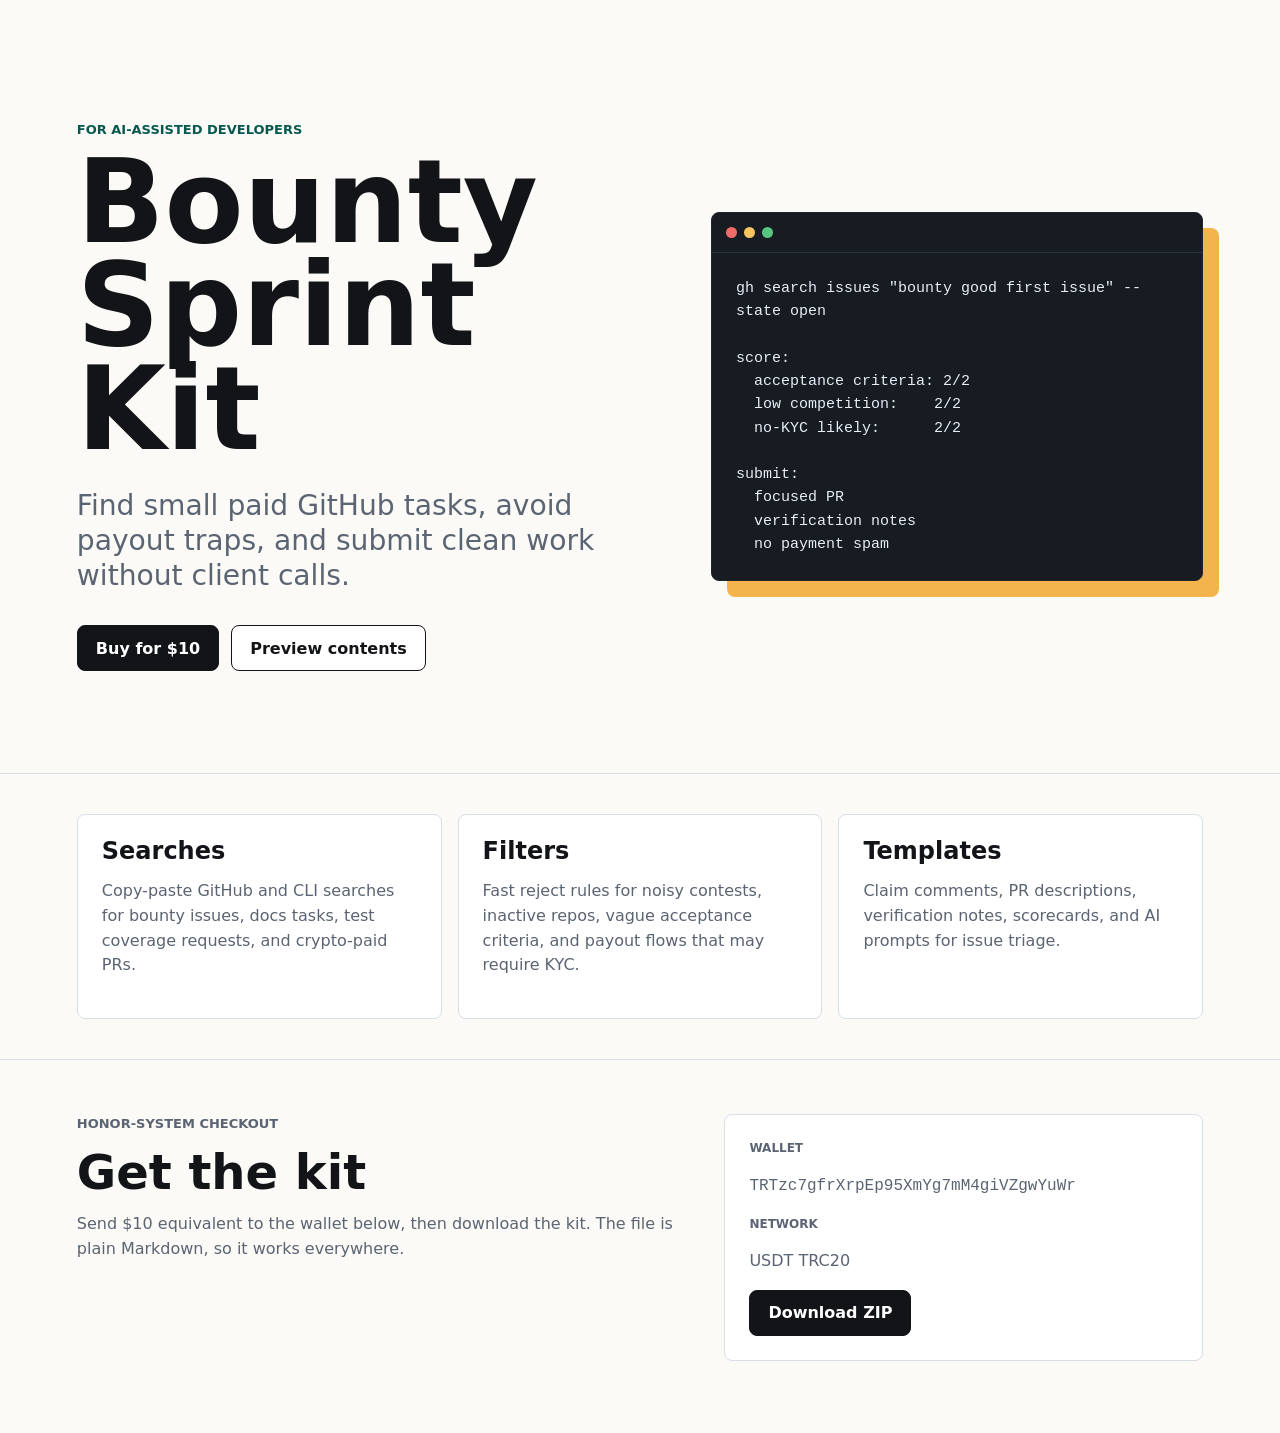
==== index.html @ ebcf4c9c "Publish bounty sprint kit" ====
<!doctype html>
<html lang="en">
  <head>
    <meta charset="utf-8">
    <meta name="viewport" content="width=device-width, initial-scale=1">
    <title>Bounty Sprint Kit</title>
    <meta name="description" content="A compact $10 kit for finding small GitHub bounty tasks, avoiding payout traps, and submitting cleaner PRs.">
    <link rel="stylesheet" href="styles.css">
  </head>
  <body>
    <main>
      <section class="hero">
        <div class="hero-copy">
          <p class="eyebrow">For AI-assisted developers</p>
          <h1>Bounty Sprint Kit</h1>
          <p class="lede">Find small paid GitHub tasks, avoid payout traps, and submit clean work without client calls.</p>
          <div class="actions">
            <a class="button primary" href="#buy">Buy for $10</a>
            <a class="button secondary" href="#preview">Preview contents</a>
          </div>
        </div>
        <div class="terminal" aria-label="Example bounty search workflow">
          <div class="bar"><span></span><span></span><span></span></div>
          <pre><code>gh search issues "bounty good first issue" --state open

score:
  acceptance criteria: 2/2
  low competition:    2/2
  no-KYC likely:      2/2

submit:
  focused PR
  verification notes
  no payment spam</code></pre>
        </div>
      </section>

      <section id="preview" class="band">
        <div class="grid">
          <article>
            <h2>Searches</h2>
            <p>Copy-paste GitHub and CLI searches for bounty issues, docs tasks, test coverage requests, and crypto-paid PRs.</p>
          </article>
          <article>
            <h2>Filters</h2>
            <p>Fast reject rules for noisy contests, inactive repos, vague acceptance criteria, and payout flows that may require KYC.</p>
          </article>
          <article>
            <h2>Templates</h2>
            <p>Claim comments, PR descriptions, verification notes, scorecards, and AI prompts for issue triage.</p>
          </article>
        </div>
      </section>

      <section id="buy" class="checkout">
        <div>
          <p class="eyebrow">Honor-system checkout</p>
          <h2>Get the kit</h2>
          <p>Send $10 equivalent to the wallet below, then download the kit. The file is plain Markdown, so it works everywhere.</p>
        </div>
        <div class="payment">
          <p class="label">Wallet</p>
          <p class="wallet">TRTzc7gfrXrpEp95XmYg7mM4giVZgwYuWr</p>
          <p class="label">Network</p>
          <p>USDT TRC20</p>
          <a class="button primary" href="product/bounty-sprint-kit.zip">Download ZIP</a>
        </div>
      </section>
    </main>
  </body>
</html>
---- styles.css ----
:root {
  color-scheme: light;
  --ink: #121417;
  --muted: #5b6472;
  --line: #d9dee7;
  --paper: #fbfaf7;
  --accent: #0d7f6f;
  --accent-dark: #07594f;
  --violet: #7457d8;
  --sun: #f3b44b;
}

* {
  box-sizing: border-box;
}

body {
  margin: 0;
  font-family: Inter, ui-sans-serif, system-ui, -apple-system, BlinkMacSystemFont, "Segoe UI", sans-serif;
  background: var(--paper);
  color: var(--ink);
}

main {
  min-height: 100vh;
}

.hero {
  display: grid;
  grid-template-columns: minmax(0, 1fr) minmax(320px, 0.84fr);
  gap: 48px;
  align-items: center;
  min-height: 86vh;
  padding: 64px clamp(20px, 6vw, 88px) 44px;
  border-bottom: 1px solid var(--line);
}

.eyebrow {
  margin: 0 0 14px;
  color: var(--accent-dark);
  font-size: 13px;
  font-weight: 800;
  letter-spacing: 0;
  text-transform: uppercase;
}

h1,
h2 {
  margin: 0;
  letter-spacing: 0;
}

h1 {
  max-width: 780px;
  font-size: clamp(52px, 9vw, 116px);
  line-height: 0.9;
}

h2 {
  font-size: clamp(28px, 4vw, 48px);
  line-height: 1;
}

.lede {
  max-width: 680px;
  margin: 26px 0 0;
  color: var(--muted);
  font-size: clamp(20px, 2.2vw, 30px);
  line-height: 1.25;
}

.actions {
  display: flex;
  flex-wrap: wrap;
  gap: 12px;
  margin-top: 32px;
}

.button {
  display: inline-flex;
  align-items: center;
  justify-content: center;
  min-height: 46px;
  padding: 0 18px;
  border-radius: 8px;
  border: 1px solid var(--ink);
  color: var(--ink);
  font-weight: 800;
  text-decoration: none;
}

.button.primary {
  background: var(--ink);
  color: #fff;
}

.button.secondary {
  background: #fff;
}

.terminal {
  overflow: hidden;
  border: 1px solid #20242b;
  border-radius: 8px;
  background: #171b22;
  box-shadow: 16px 16px 0 var(--sun);
}

.bar {
  display: flex;
  gap: 7px;
  padding: 14px;
  border-bottom: 1px solid #2d333c;
}

.bar span {
  width: 11px;
  height: 11px;
  border-radius: 50%;
  background: #77808d;
}

.bar span:first-child {
  background: #ef6b68;
}

.bar span:nth-child(2) {
  background: #f6c55f;
}

.bar span:nth-child(3) {
  background: #58c681;
}

pre {
  margin: 0;
  padding: 24px;
  white-space: pre-wrap;
  color: #e7edf5;
  font: 15px/1.55 ui-monospace, SFMono-Regular, Menlo, Consolas, monospace;
}

.band {
  padding: 40px clamp(20px, 6vw, 88px);
  border-bottom: 1px solid var(--line);
}

.grid {
  display: grid;
  grid-template-columns: repeat(3, minmax(0, 1fr));
  gap: 16px;
}

article {
  padding: 24px;
  border: 1px solid var(--line);
  border-radius: 8px;
  background: #fff;
}

article h2 {
  font-size: 24px;
}

article p,
.checkout p {
  color: var(--muted);
  line-height: 1.55;
}

.checkout {
  display: grid;
  grid-template-columns: minmax(0, 0.9fr) minmax(320px, 0.7fr);
  gap: 32px;
  align-items: start;
  padding: 54px clamp(20px, 6vw, 88px) 72px;
}

.payment {
  padding: 24px;
  border: 1px solid var(--line);
  border-radius: 8px;
  background: #fff;
}

.label {
  margin: 0 0 6px;
  font-size: 12px;
  font-weight: 800;
  text-transform: uppercase;
}

.wallet {
  overflow-wrap: anywhere;
  color: var(--ink);
  font-family: ui-monospace, SFMono-Regular, Menlo, Consolas, monospace;
}

@media (max-width: 860px) {
  .hero,
  .checkout,
  .grid {
    grid-template-columns: 1fr;
  }

  .hero {
    min-height: auto;
    padding-top: 42px;
  }

  .terminal {
    box-shadow: 8px 8px 0 var(--sun);
  }
}
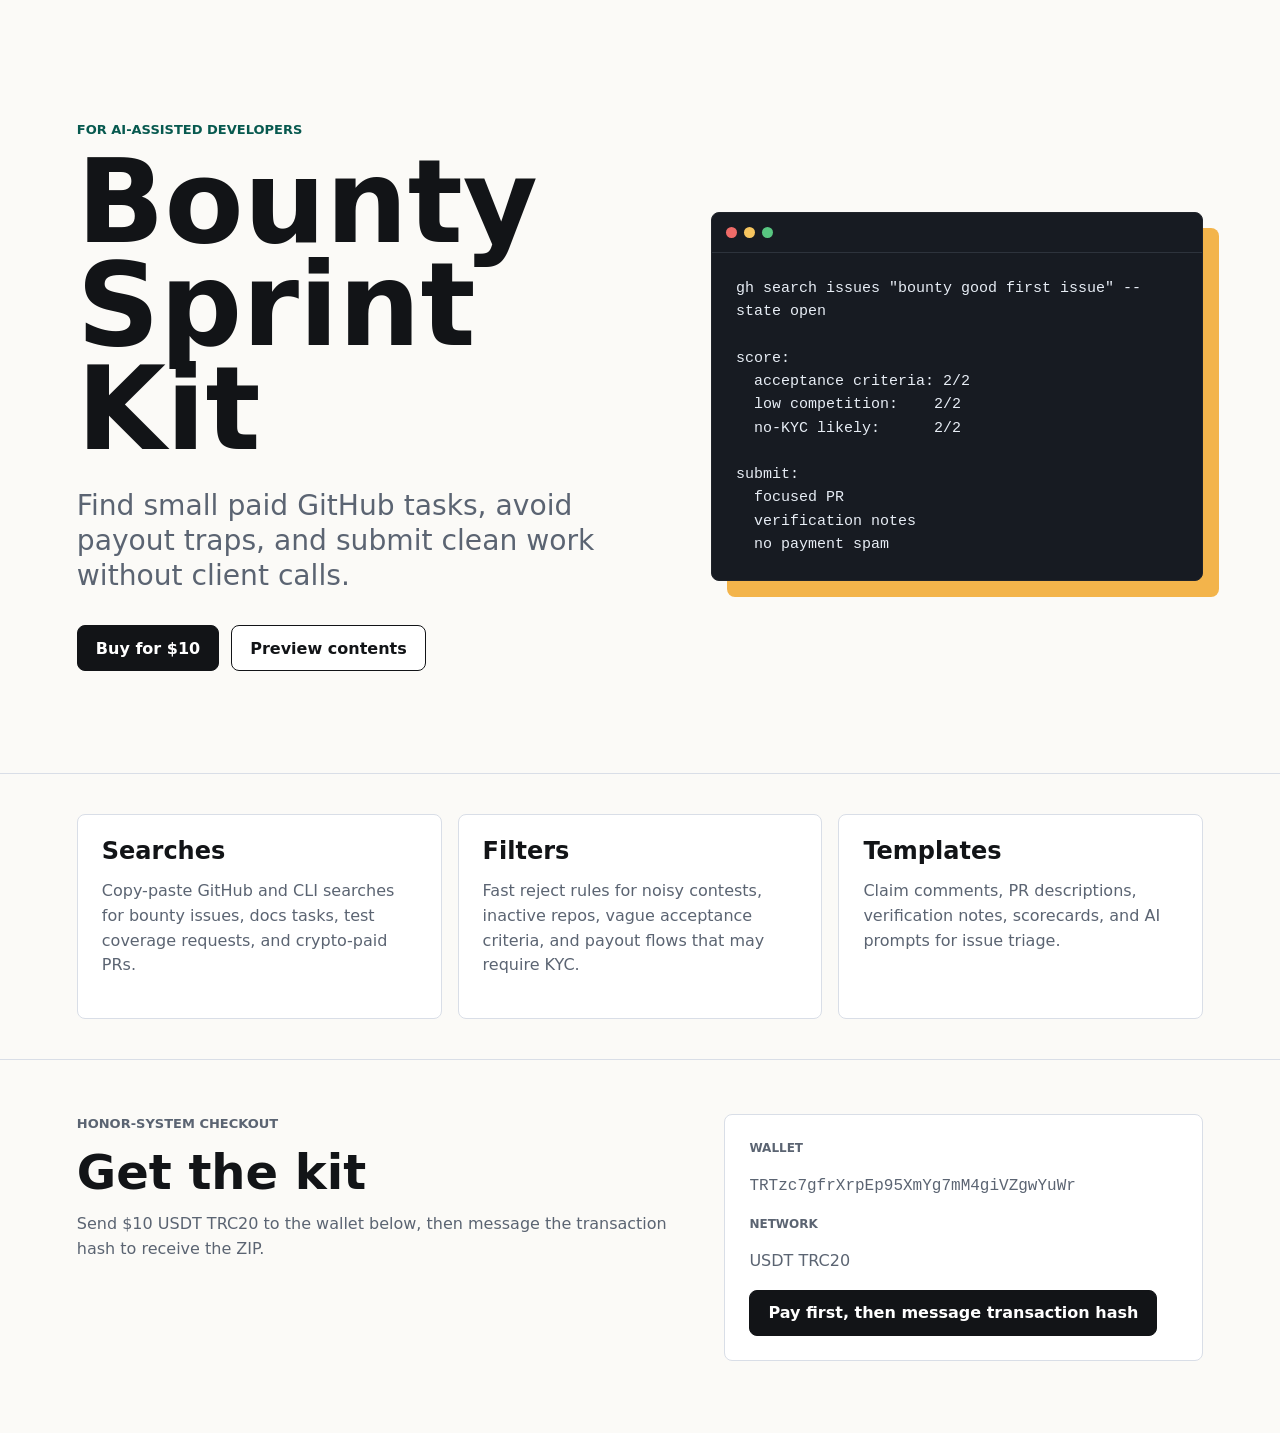
==== commit b7a53ec6: "Require payment before delivery" ====
--- a/index.html
+++ b/index.html
@@ -56,14 +56,14 @@
         <div>
           <p class="eyebrow">Honor-system checkout</p>
           <h2>Get the kit</h2>
-          <p>Send $10 equivalent to the wallet below, then download the kit. The file is plain Markdown, so it works everywhere.</p>
+          <p>Send $10 USDT TRC20 to the wallet below, then message the transaction hash to receive the ZIP.</p>
         </div>
         <div class="payment">
           <p class="label">Wallet</p>
           <p class="wallet">TRTzc7gfrXrpEp95XmYg7mM4giVZgwYuWr</p>
           <p class="label">Network</p>
           <p>USDT TRC20</p>
-          <a class="button primary" href="product/bounty-sprint-kit.zip">Download ZIP</a>
+          <a class="button primary" href="mailto:impetus82@users.noreply.github.com?subject=Bounty%20Sprint%20Kit%20TX%20Hash&body=USDT%20TRC20%20transaction%20hash%3A%0A%0AWallet%20sent%20from%20(optional)%3A">Pay first, then message transaction hash</a>
         </div>
       </section>
     </main>
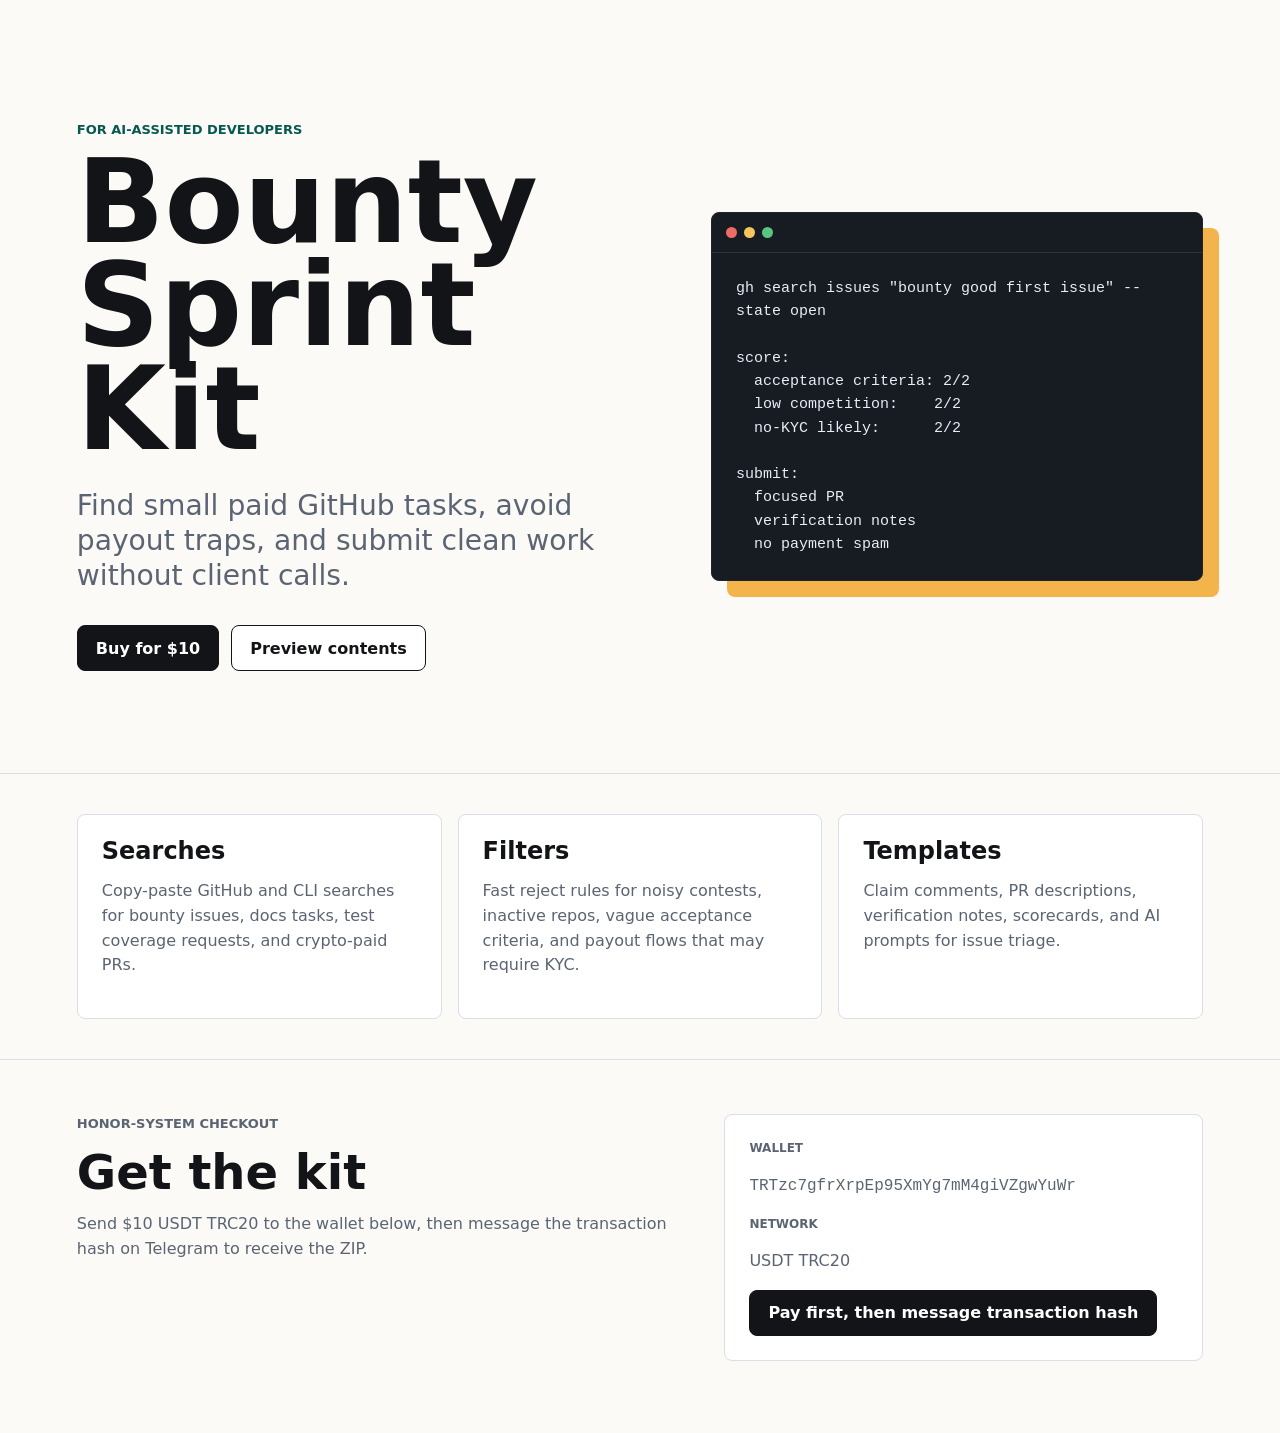
==== commit b91be339: "Use Telegram for payment verification" ====
--- a/index.html
+++ b/index.html
@@ -56,14 +56,14 @@
         <div>
           <p class="eyebrow">Honor-system checkout</p>
           <h2>Get the kit</h2>
-          <p>Send $10 USDT TRC20 to the wallet below, then message the transaction hash to receive the ZIP.</p>
+          <p>Send $10 USDT TRC20 to the wallet below, then message the transaction hash on Telegram to receive the ZIP.</p>
         </div>
         <div class="payment">
           <p class="label">Wallet</p>
           <p class="wallet">TRTzc7gfrXrpEp95XmYg7mM4giVZgwYuWr</p>
           <p class="label">Network</p>
           <p>USDT TRC20</p>
-          <a class="button primary" href="mailto:impetus82@users.noreply.github.com?subject=Bounty%20Sprint%20Kit%20TX%20Hash&body=USDT%20TRC20%20transaction%20hash%3A%0A%0AWallet%20sent%20from%20(optional)%3A">Pay first, then message transaction hash</a>
+          <a class="button primary" href="https://t.me/yurka_e">Pay first, then message transaction hash</a>
         </div>
       </section>
     </main>
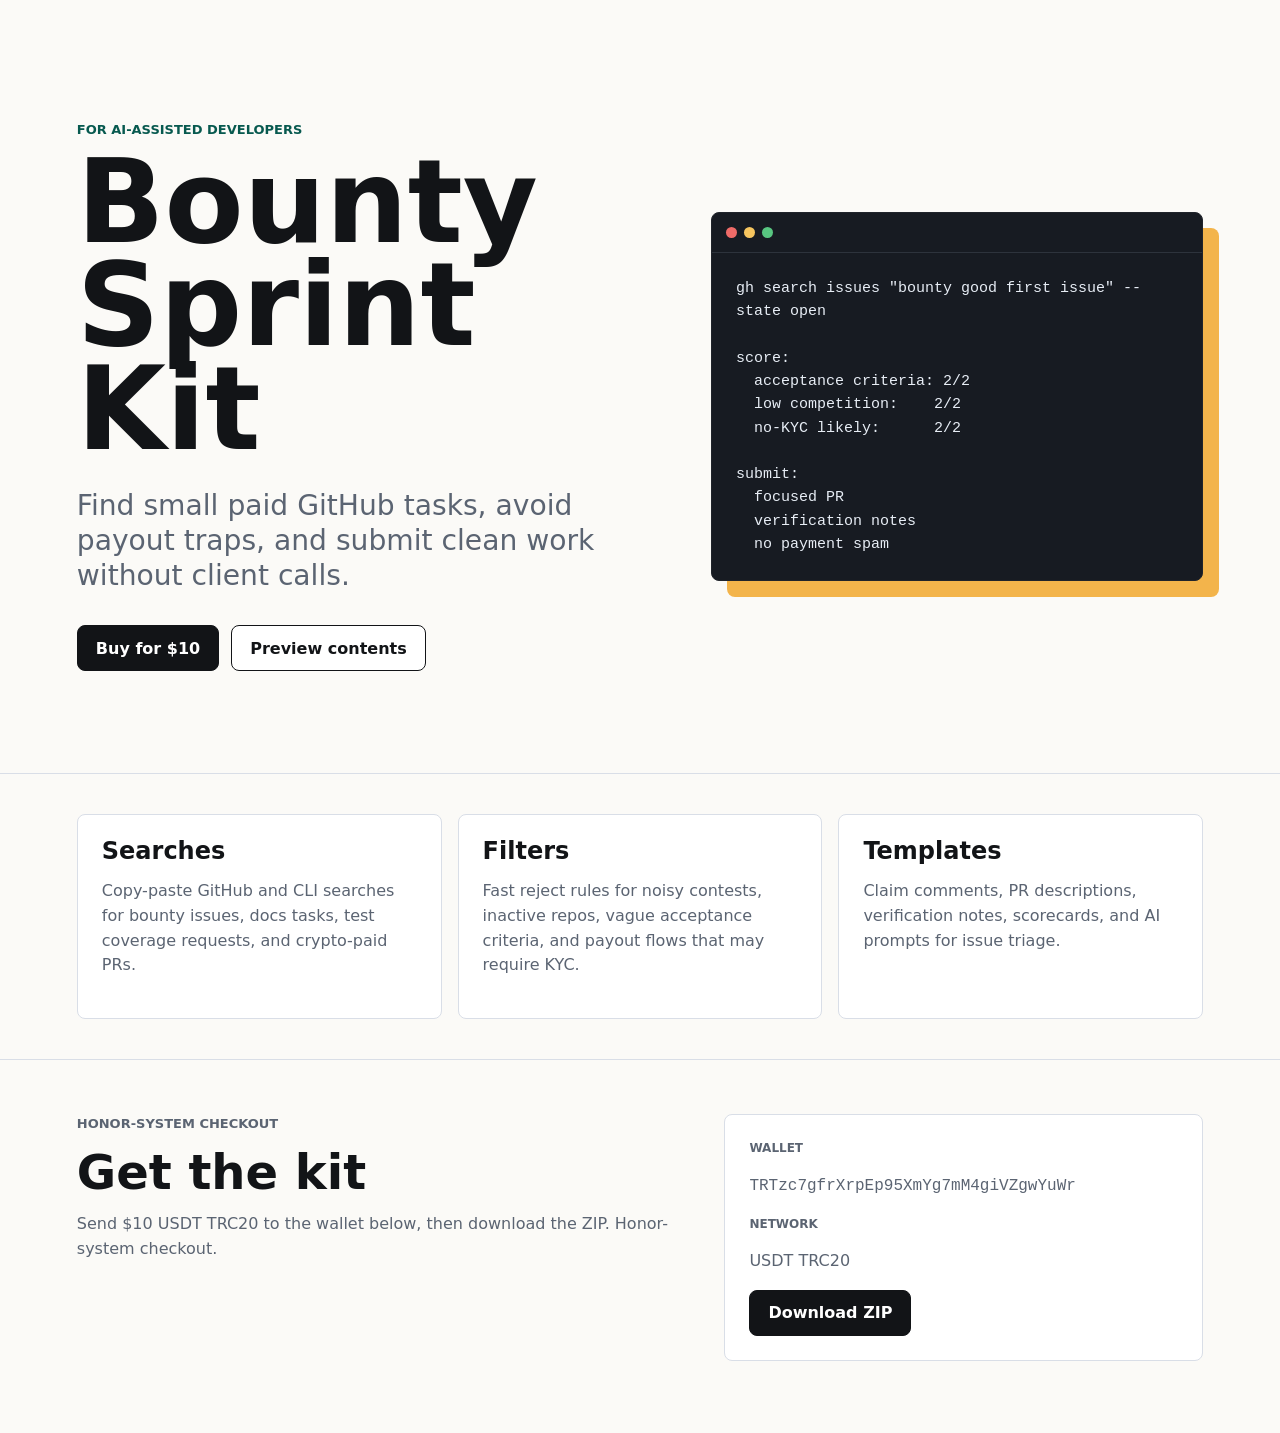
==== commit 774a0ca3: "Restore honor-system download" ====
--- a/index.html
+++ b/index.html
@@ -56,14 +56,14 @@
         <div>
           <p class="eyebrow">Honor-system checkout</p>
           <h2>Get the kit</h2>
-          <p>Send $10 USDT TRC20 to the wallet below, then message the transaction hash on Telegram to receive the ZIP.</p>
+          <p>Send $10 USDT TRC20 to the wallet below, then download the ZIP. Honor-system checkout.</p>
         </div>
         <div class="payment">
           <p class="label">Wallet</p>
           <p class="wallet">TRTzc7gfrXrpEp95XmYg7mM4giVZgwYuWr</p>
           <p class="label">Network</p>
           <p>USDT TRC20</p>
-          <a class="button primary" href="https://t.me/yurka_e">Pay first, then message transaction hash</a>
+          <a class="button primary" href="product/bounty-sprint-kit.zip">Download ZIP</a>
         </div>
       </section>
     </main>
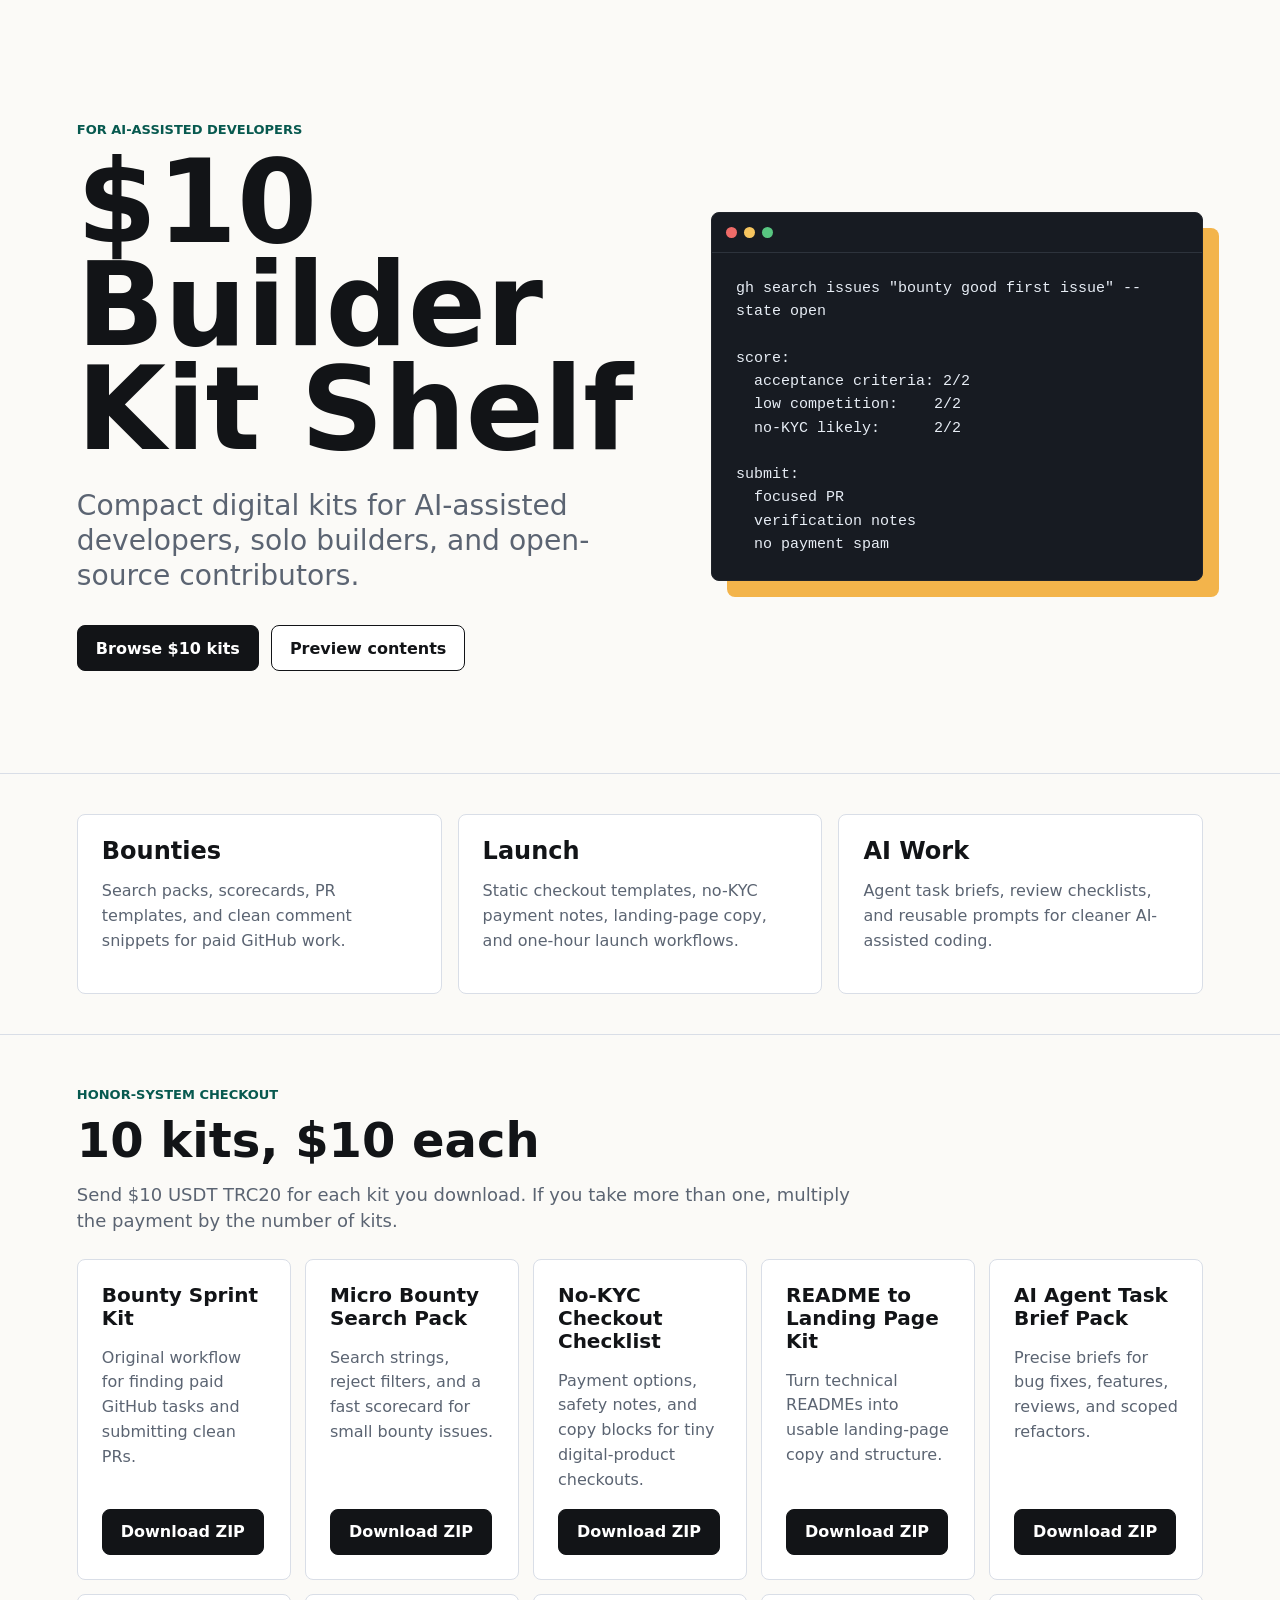
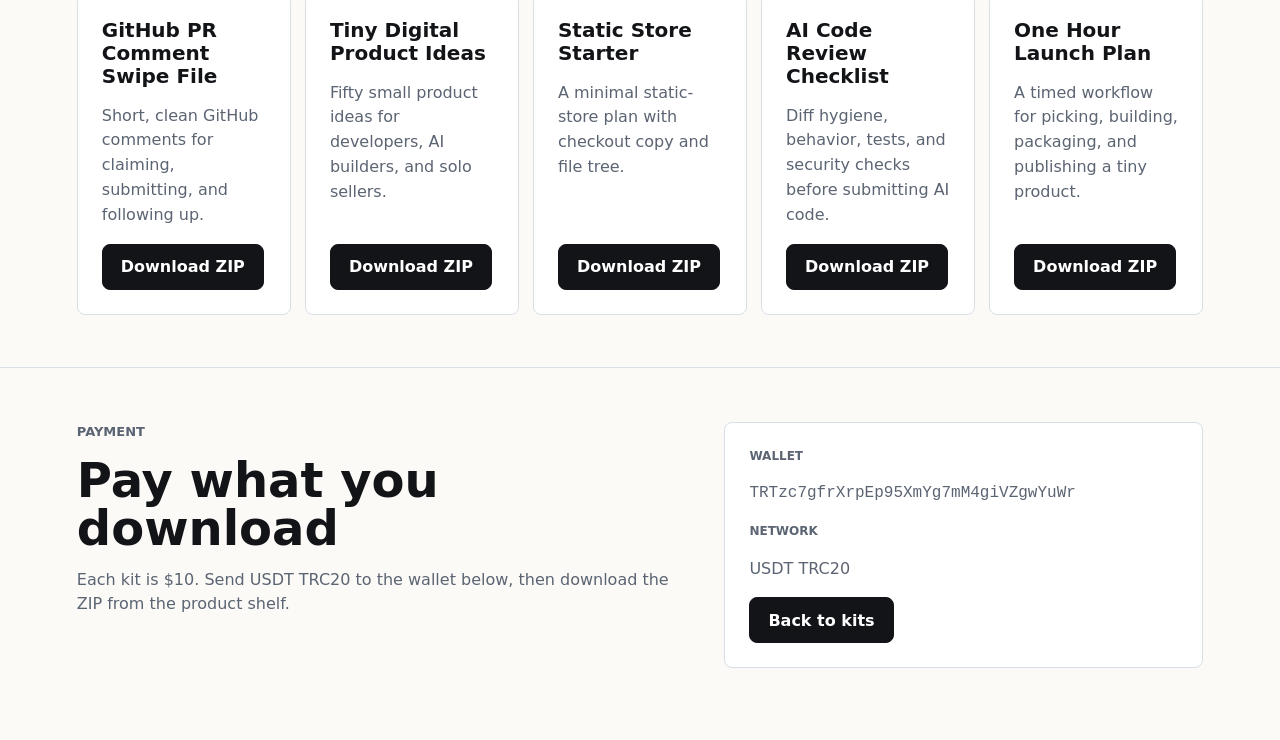
==== commit c66b8cc3: "Add ten dollar kit shelf" ====
--- a/index.html
+++ b/index.html
@@ -3,8 +3,8 @@
   <head>
     <meta charset="utf-8">
     <meta name="viewport" content="width=device-width, initial-scale=1">
-    <title>Bounty Sprint Kit</title>
-    <meta name="description" content="A compact $10 kit for finding small GitHub bounty tasks, avoiding payout traps, and submitting cleaner PRs.">
+    <title>$10 Builder Kit Shelf</title>
+    <meta name="description" content="A shelf of compact $10 kits for AI-assisted developers, solo builders, and open-source contributors.">
     <link rel="stylesheet" href="styles.css">
   </head>
   <body>
@@ -12,10 +12,10 @@
       <section class="hero">
         <div class="hero-copy">
           <p class="eyebrow">For AI-assisted developers</p>
-          <h1>Bounty Sprint Kit</h1>
-          <p class="lede">Find small paid GitHub tasks, avoid payout traps, and submit clean work without client calls.</p>
+          <h1>$10 Builder Kit Shelf</h1>
+          <p class="lede">Compact digital kits for AI-assisted developers, solo builders, and open-source contributors.</p>
           <div class="actions">
-            <a class="button primary" href="#buy">Buy for $10</a>
+            <a class="button primary" href="#products">Browse $10 kits</a>
             <a class="button secondary" href="#preview">Preview contents</a>
           </div>
         </div>
@@ -38,32 +38,92 @@
       <section id="preview" class="band">
         <div class="grid">
           <article>
-            <h2>Searches</h2>
-            <p>Copy-paste GitHub and CLI searches for bounty issues, docs tasks, test coverage requests, and crypto-paid PRs.</p>
+            <h2>Bounties</h2>
+            <p>Search packs, scorecards, PR templates, and clean comment snippets for paid GitHub work.</p>
           </article>
           <article>
-            <h2>Filters</h2>
-            <p>Fast reject rules for noisy contests, inactive repos, vague acceptance criteria, and payout flows that may require KYC.</p>
+            <h2>Launch</h2>
+            <p>Static checkout templates, no-KYC payment notes, landing-page copy, and one-hour launch workflows.</p>
           </article>
           <article>
-            <h2>Templates</h2>
-            <p>Claim comments, PR descriptions, verification notes, scorecards, and AI prompts for issue triage.</p>
+            <h2>AI Work</h2>
+            <p>Agent task briefs, review checklists, and reusable prompts for cleaner AI-assisted coding.</p>
+          </article>
+        </div>
+      </section>
+
+      <section id="products" class="products">
+        <div class="section-head">
+          <p class="eyebrow">Honor-system checkout</p>
+          <h2>10 kits, $10 each</h2>
+          <p>Send $10 USDT TRC20 for each kit you download. If you take more than one, multiply the payment by the number of kits.</p>
+        </div>
+        <div class="product-grid">
+          <article>
+            <h3>Bounty Sprint Kit</h3>
+            <p>Original workflow for finding paid GitHub tasks and submitting clean PRs.</p>
+            <a class="button primary" href="product/bounty-sprint-kit.zip">Download ZIP</a>
+          </article>
+          <article>
+            <h3>Micro Bounty Search Pack</h3>
+            <p>Search strings, reject filters, and a fast scorecard for small bounty issues.</p>
+            <a class="button primary" href="product/micro-bounty-search-pack.zip">Download ZIP</a>
+          </article>
+          <article>
+            <h3>No-KYC Checkout Checklist</h3>
+            <p>Payment options, safety notes, and copy blocks for tiny digital-product checkouts.</p>
+            <a class="button primary" href="product/no-kyc-checkout-checklist.zip">Download ZIP</a>
+          </article>
+          <article>
+            <h3>README to Landing Page Kit</h3>
+            <p>Turn technical READMEs into usable landing-page copy and structure.</p>
+            <a class="button primary" href="product/readme-to-landing-page-kit.zip">Download ZIP</a>
+          </article>
+          <article>
+            <h3>AI Agent Task Brief Pack</h3>
+            <p>Precise briefs for bug fixes, features, reviews, and scoped refactors.</p>
+            <a class="button primary" href="product/ai-agent-task-brief-pack.zip">Download ZIP</a>
+          </article>
+          <article>
+            <h3>GitHub PR Comment Swipe File</h3>
+            <p>Short, clean GitHub comments for claiming, submitting, and following up.</p>
+            <a class="button primary" href="product/github-pr-comment-swipe-file.zip">Download ZIP</a>
+          </article>
+          <article>
+            <h3>Tiny Digital Product Ideas</h3>
+            <p>Fifty small product ideas for developers, AI builders, and solo sellers.</p>
+            <a class="button primary" href="product/tiny-digital-product-ideas.zip">Download ZIP</a>
+          </article>
+          <article>
+            <h3>Static Store Starter</h3>
+            <p>A minimal static-store plan with checkout copy and file tree.</p>
+            <a class="button primary" href="product/static-store-starter.zip">Download ZIP</a>
+          </article>
+          <article>
+            <h3>AI Code Review Checklist</h3>
+            <p>Diff hygiene, behavior, tests, and security checks before submitting AI code.</p>
+            <a class="button primary" href="product/ai-code-review-checklist.zip">Download ZIP</a>
+          </article>
+          <article>
+            <h3>One Hour Launch Plan</h3>
+            <p>A timed workflow for picking, building, packaging, and publishing a tiny product.</p>
+            <a class="button primary" href="product/one-hour-launch-plan.zip">Download ZIP</a>
           </article>
         </div>
       </section>
 
       <section id="buy" class="checkout">
         <div>
-          <p class="eyebrow">Honor-system checkout</p>
-          <h2>Get the kit</h2>
-          <p>Send $10 USDT TRC20 to the wallet below, then download the ZIP. Honor-system checkout.</p>
+          <p class="eyebrow">Payment</p>
+          <h2>Pay what you download</h2>
+          <p>Each kit is $10. Send USDT TRC20 to the wallet below, then download the ZIP from the product shelf.</p>
         </div>
         <div class="payment">
           <p class="label">Wallet</p>
           <p class="wallet">TRTzc7gfrXrpEp95XmYg7mM4giVZgwYuWr</p>
           <p class="label">Network</p>
           <p>USDT TRC20</p>
-          <a class="button primary" href="product/bounty-sprint-kit.zip">Download ZIP</a>
+          <a class="button primary" href="#products">Back to kits</a>
         </div>
       </section>
     </main>
--- a/styles.css
+++ b/styles.css
@@ -162,10 +162,50 @@
   font-size: 24px;
 }
 
+article h3 {
+  margin: 0;
+  font-size: 20px;
+  line-height: 1.15;
+  letter-spacing: 0;
+}
+
 article p,
 .checkout p {
   color: var(--muted);
   line-height: 1.55;
+}
+
+.products {
+  padding: 52px clamp(20px, 6vw, 88px);
+  border-bottom: 1px solid var(--line);
+}
+
+.section-head {
+  max-width: 780px;
+  margin-bottom: 24px;
+}
+
+.section-head p:not(.eyebrow) {
+  color: var(--muted);
+  font-size: 18px;
+  line-height: 1.45;
+}
+
+.product-grid {
+  display: grid;
+  grid-template-columns: repeat(5, minmax(0, 1fr));
+  gap: 14px;
+}
+
+.product-grid article {
+  display: flex;
+  min-height: 236px;
+  flex-direction: column;
+  align-items: flex-start;
+}
+
+.product-grid article p {
+  flex: 1;
 }
 
 .checkout {
@@ -196,10 +236,17 @@
   font-family: ui-monospace, SFMono-Regular, Menlo, Consolas, monospace;
 }
 
+@media (max-width: 1180px) {
+  .product-grid {
+    grid-template-columns: repeat(3, minmax(0, 1fr));
+  }
+}
+
 @media (max-width: 860px) {
   .hero,
   .checkout,
-  .grid {
+  .grid,
+  .product-grid {
     grid-template-columns: 1fr;
   }
 
@@ -212,4 +259,3 @@
     box-shadow: 8px 8px 0 var(--sun);
   }
 }
-
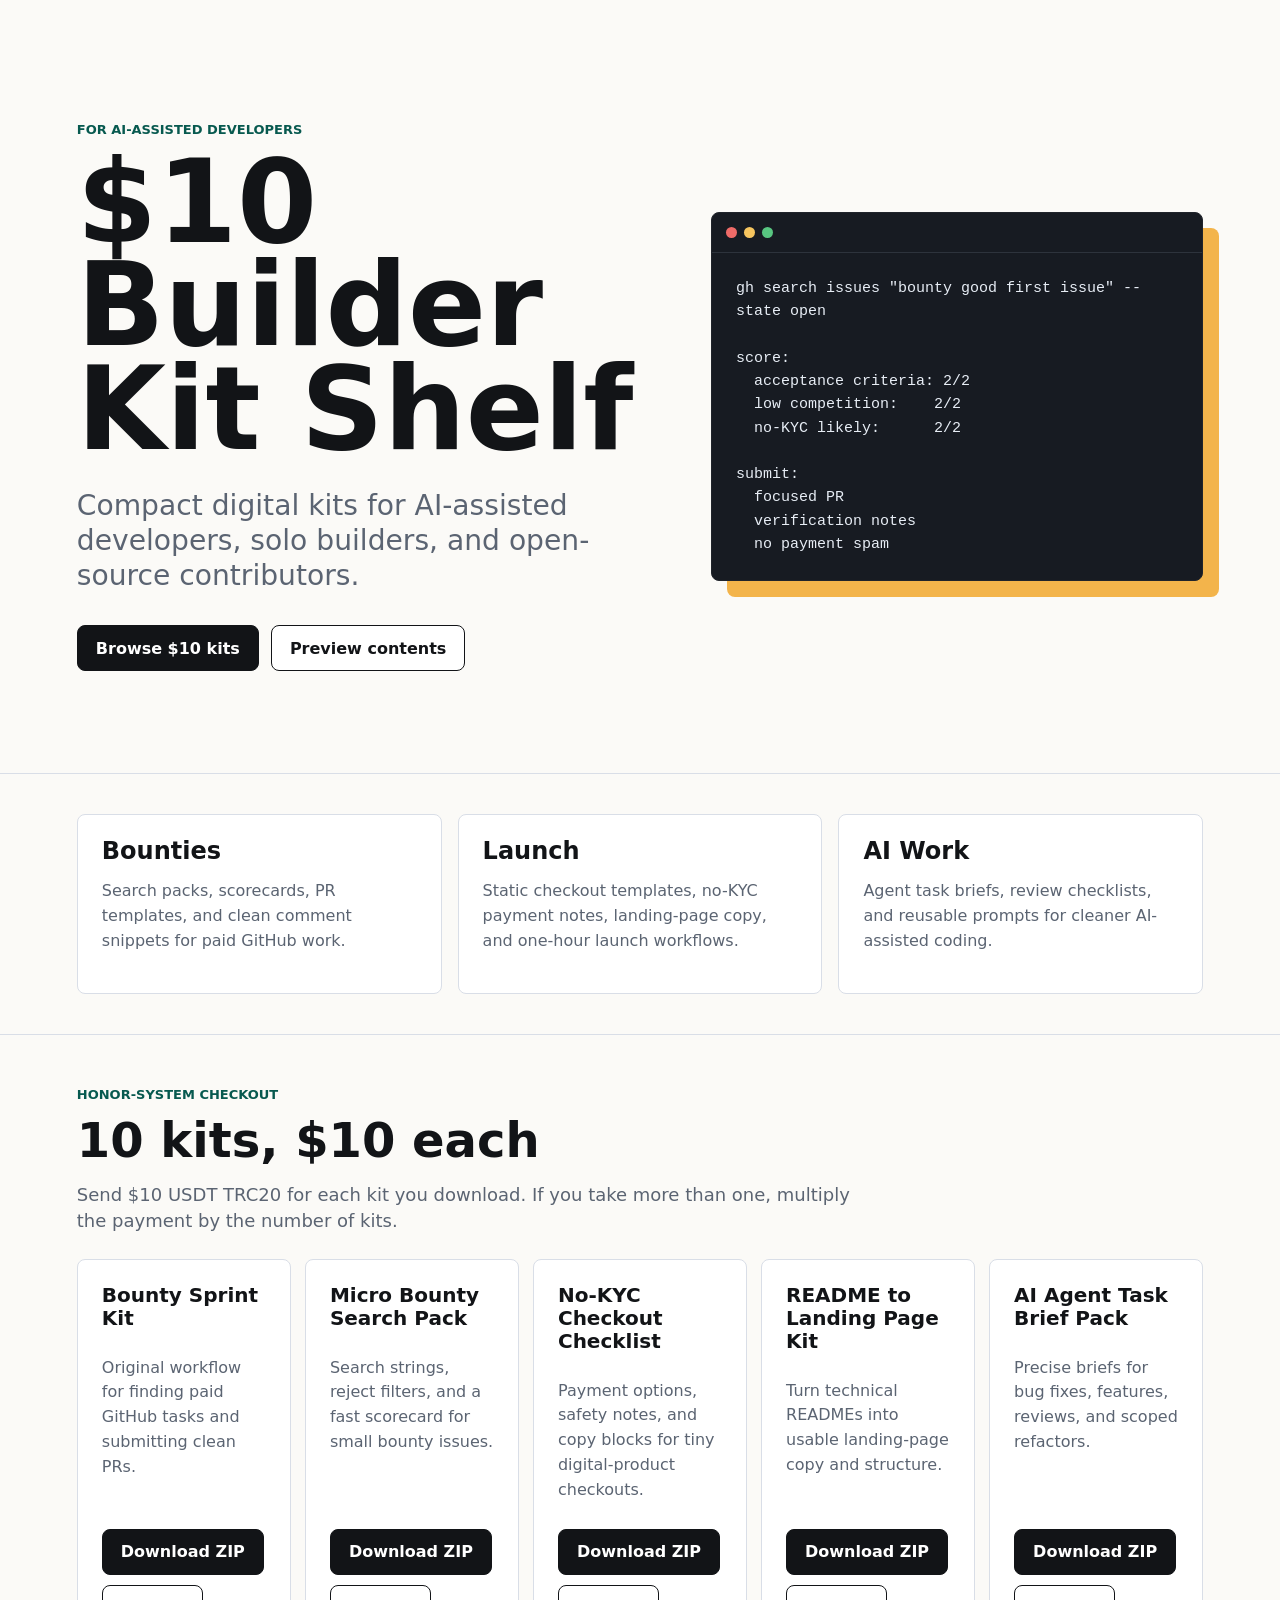
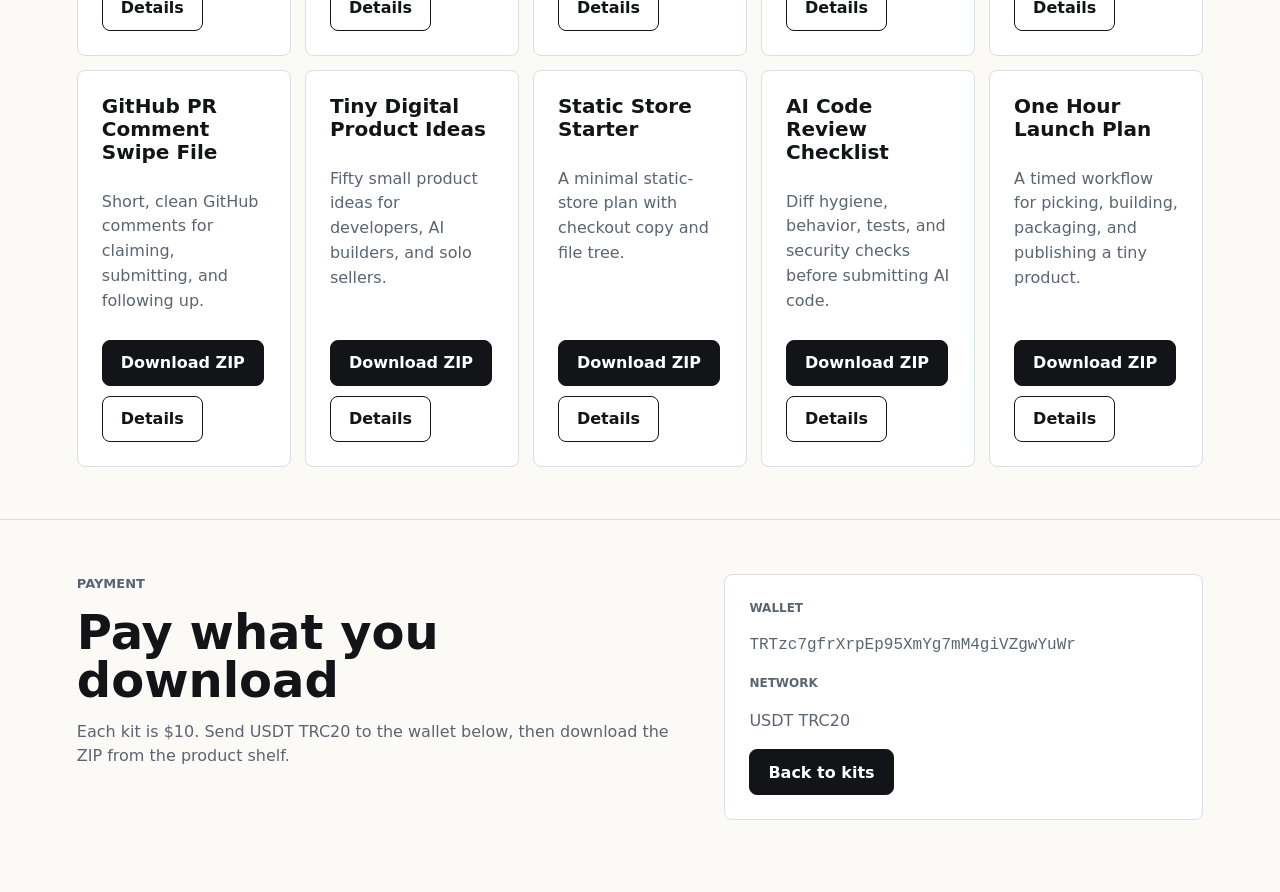
==== commit 0631e280: "Add indexable kit pages" ====
--- a/index.html
+++ b/index.html
@@ -5,7 +5,37 @@
     <meta name="viewport" content="width=device-width, initial-scale=1">
     <title>$10 Builder Kit Shelf</title>
     <meta name="description" content="A shelf of compact $10 kits for AI-assisted developers, solo builders, and open-source contributors.">
+    <meta name="keywords" content="AI developer tools, GitHub bounty templates, PR templates, AI coding checklist, digital product kits, open source contributor tools">
+    <meta property="og:title" content="$10 Builder Kit Shelf">
+    <meta property="og:description" content="Compact $10 kits for AI-assisted developers, solo builders, and open-source contributors.">
+    <meta property="og:type" content="website">
+    <meta property="og:url" content="https://impetus82.github.io/bounty-sprint-kit/">
+    <meta name="twitter:card" content="summary">
+    <meta name="twitter:title" content="$10 Builder Kit Shelf">
+    <meta name="twitter:description" content="Compact $10 kits for AI-assisted developers, solo builders, and open-source contributors.">
     <link rel="stylesheet" href="styles.css">
+    <script type="application/ld+json">
+      {
+        "@context": "https://schema.org",
+        "@type": "ItemList",
+        "name": "$10 Builder Kit Shelf",
+        "description": "Compact digital kits for AI-assisted developers, solo builders, and open-source contributors.",
+        "url": "https://impetus82.github.io/bounty-sprint-kit/",
+        "numberOfItems": 10,
+        "itemListElement": [
+          {"@type": "Product", "name": "Bounty Sprint Kit", "offers": {"@type": "Offer", "price": "10", "priceCurrency": "USD"}},
+          {"@type": "Product", "name": "Micro Bounty Search Pack", "offers": {"@type": "Offer", "price": "10", "priceCurrency": "USD"}},
+          {"@type": "Product", "name": "No-KYC Checkout Checklist", "offers": {"@type": "Offer", "price": "10", "priceCurrency": "USD"}},
+          {"@type": "Product", "name": "README to Landing Page Kit", "offers": {"@type": "Offer", "price": "10", "priceCurrency": "USD"}},
+          {"@type": "Product", "name": "AI Agent Task Brief Pack", "offers": {"@type": "Offer", "price": "10", "priceCurrency": "USD"}},
+          {"@type": "Product", "name": "GitHub PR Comment Swipe File", "offers": {"@type": "Offer", "price": "10", "priceCurrency": "USD"}},
+          {"@type": "Product", "name": "Tiny Digital Product Ideas", "offers": {"@type": "Offer", "price": "10", "priceCurrency": "USD"}},
+          {"@type": "Product", "name": "Static Store Starter", "offers": {"@type": "Offer", "price": "10", "priceCurrency": "USD"}},
+          {"@type": "Product", "name": "AI Code Review Checklist", "offers": {"@type": "Offer", "price": "10", "priceCurrency": "USD"}},
+          {"@type": "Product", "name": "One Hour Launch Plan", "offers": {"@type": "Offer", "price": "10", "priceCurrency": "USD"}}
+        ]
+      }
+    </script>
   </head>
   <body>
     <main>
@@ -63,51 +93,61 @@
             <h3>Bounty Sprint Kit</h3>
             <p>Original workflow for finding paid GitHub tasks and submitting clean PRs.</p>
             <a class="button primary" href="product/bounty-sprint-kit.zip">Download ZIP</a>
+            <a class="button secondary" href="kits/bounty-sprint-kit.html">Details</a>
           </article>
           <article>
             <h3>Micro Bounty Search Pack</h3>
             <p>Search strings, reject filters, and a fast scorecard for small bounty issues.</p>
             <a class="button primary" href="product/micro-bounty-search-pack.zip">Download ZIP</a>
+            <a class="button secondary" href="kits/micro-bounty-search-pack.html">Details</a>
           </article>
           <article>
             <h3>No-KYC Checkout Checklist</h3>
             <p>Payment options, safety notes, and copy blocks for tiny digital-product checkouts.</p>
             <a class="button primary" href="product/no-kyc-checkout-checklist.zip">Download ZIP</a>
+            <a class="button secondary" href="kits/no-kyc-checkout-checklist.html">Details</a>
           </article>
           <article>
             <h3>README to Landing Page Kit</h3>
             <p>Turn technical READMEs into usable landing-page copy and structure.</p>
             <a class="button primary" href="product/readme-to-landing-page-kit.zip">Download ZIP</a>
+            <a class="button secondary" href="kits/readme-to-landing-page-kit.html">Details</a>
           </article>
           <article>
             <h3>AI Agent Task Brief Pack</h3>
             <p>Precise briefs for bug fixes, features, reviews, and scoped refactors.</p>
             <a class="button primary" href="product/ai-agent-task-brief-pack.zip">Download ZIP</a>
+            <a class="button secondary" href="kits/ai-agent-task-brief-pack.html">Details</a>
           </article>
           <article>
             <h3>GitHub PR Comment Swipe File</h3>
             <p>Short, clean GitHub comments for claiming, submitting, and following up.</p>
             <a class="button primary" href="product/github-pr-comment-swipe-file.zip">Download ZIP</a>
+            <a class="button secondary" href="kits/github-pr-comment-swipe-file.html">Details</a>
           </article>
           <article>
             <h3>Tiny Digital Product Ideas</h3>
             <p>Fifty small product ideas for developers, AI builders, and solo sellers.</p>
             <a class="button primary" href="product/tiny-digital-product-ideas.zip">Download ZIP</a>
+            <a class="button secondary" href="kits/tiny-digital-product-ideas.html">Details</a>
           </article>
           <article>
             <h3>Static Store Starter</h3>
             <p>A minimal static-store plan with checkout copy and file tree.</p>
             <a class="button primary" href="product/static-store-starter.zip">Download ZIP</a>
+            <a class="button secondary" href="kits/static-store-starter.html">Details</a>
           </article>
           <article>
             <h3>AI Code Review Checklist</h3>
             <p>Diff hygiene, behavior, tests, and security checks before submitting AI code.</p>
             <a class="button primary" href="product/ai-code-review-checklist.zip">Download ZIP</a>
+            <a class="button secondary" href="kits/ai-code-review-checklist.html">Details</a>
           </article>
           <article>
             <h3>One Hour Launch Plan</h3>
             <p>A timed workflow for picking, building, packaging, and publishing a tiny product.</p>
             <a class="button primary" href="product/one-hour-launch-plan.zip">Download ZIP</a>
+            <a class="button secondary" href="kits/one-hour-launch-plan.html">Details</a>
           </article>
         </div>
       </section>
--- a/styles.css
+++ b/styles.css
@@ -202,10 +202,35 @@
   min-height: 236px;
   flex-direction: column;
   align-items: flex-start;
+  gap: 10px;
 }
 
 .product-grid article p {
   flex: 1;
+}
+
+.detail {
+  min-height: 100vh;
+  padding: 56px clamp(20px, 6vw, 88px);
+}
+
+.detail h1 {
+  max-width: 980px;
+}
+
+.detail-grid {
+  display: grid;
+  grid-template-columns: repeat(3, minmax(0, 1fr));
+  gap: 16px;
+  margin-top: 36px;
+}
+
+.back {
+  display: inline-flex;
+  margin-bottom: 28px;
+  color: var(--accent-dark);
+  font-weight: 800;
+  text-decoration: none;
 }
 
 .checkout {
@@ -246,7 +271,8 @@
   .hero,
   .checkout,
   .grid,
-  .product-grid {
+  .product-grid,
+  .detail-grid {
     grid-template-columns: 1fr;
   }
 
